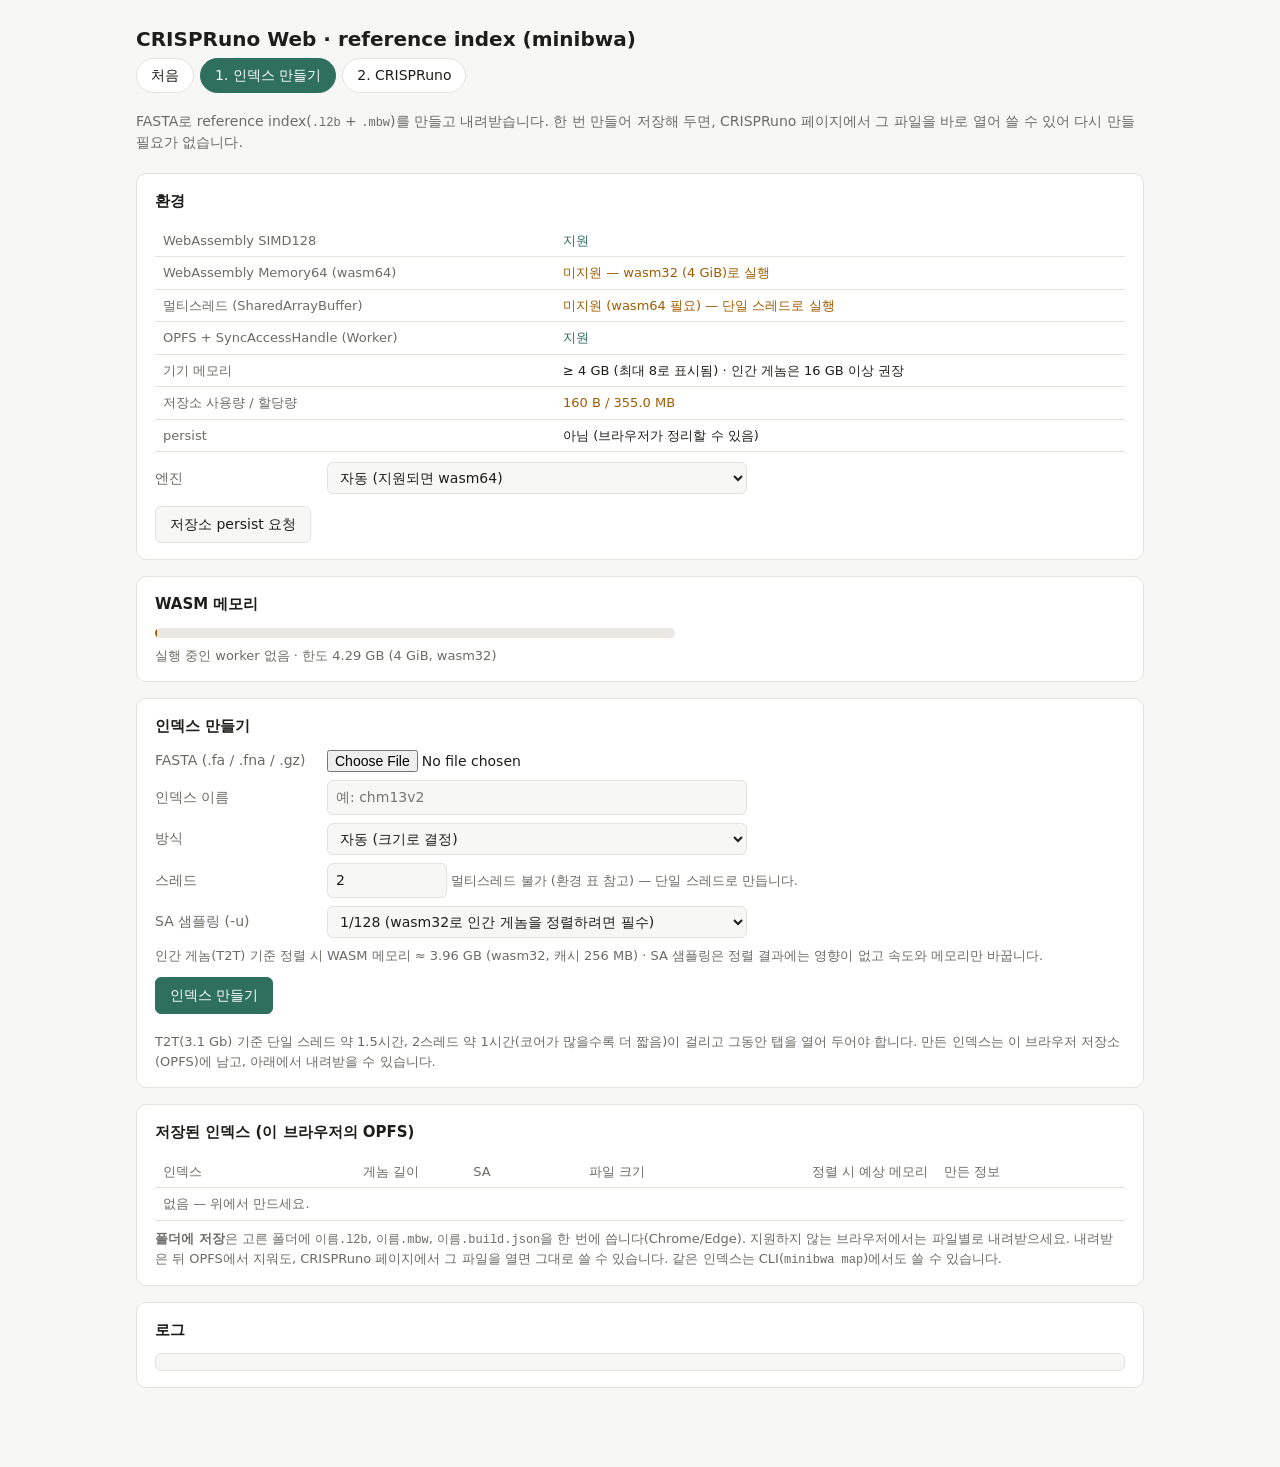
==== docs/build.html @ 683c2c9f "Add files via upload" ====
<!doctype html>
<html lang="ko">
<head>
<meta charset="utf-8">
<meta name="viewport" content="width=device-width, initial-scale=1">
<title>CRISPRuno Web · Index</title>
<!-- cross-origin isolation for multi-threading on hosts that cannot set COOP/COEP headers (e.g. GitHub Pages); no-op when the server sends them -->
<script src="coi-serviceworker.js"></script>
<link rel="stylesheet" href="style.css">
</head>
<body>
<main>
	<h1>CRISPRuno Web · reference index (minibwa)</h1>
	<nav class="tabs"><a href="index.html">처음</a><a href="build.html" class="on">1. 인덱스 만들기</a><a href="crispruno.html">2. CRISPRuno</a></nav>
	<p class="sub">FASTA로 reference index(<span class="mono">.l2b</span> + <span class="mono">.mbw</span>)를 만들고 내려받습니다. 한 번 만들어 저장해 두면, CRISPRuno 페이지에서 그 파일을 바로 열어 쓸 수 있어 다시 만들 필요가 없습니다.</p>

	<section>
		<h2>환경</h2>
		<table id="env"><tbody></tbody></table>
		<div class="grid" style="margin-top:10px">
			<label for="engine">엔진</label>
			<select id="engine"><option value="auto">자동 (지원되면 wasm64)</option><option value="wasm64">wasm64 (Memory64, ≤16 GiB)</option><option value="wasm32">wasm32 (≤4 GiB)</option></select>
		</div>
		<div class="row"><button id="btn-persist">저장소 persist 요청</button><span id="persist-msg" class="note"></span></div>
	</section>

	<section>
		<h2>WASM 메모리</h2>
		<div class="gauge" id="gauge"><div></div><span style="left:0%"></span></div>
		<p class="note" id="gauge-txt">실행 중인 worker 없음</p>
	</section>

	<section>
		<h2>인덱스 만들기</h2>
		<div class="grid">
			<label for="fa">FASTA (.fa / .fna / .gz)</label><input type="file" id="fa" accept=".fa,.fasta,.fna,.gz">
			<label for="idx-name">인덱스 이름</label><input type="text" id="idx-name" placeholder="예: chm13v2">
			<label for="method">방식</label>
			<select id="method"><option value="auto">자동 (크기로 결정)</option><option value="staged">단계식 저메모리 (큰 게놈)</option><option value="inmem">메모리 내 libsais (≈300 Mb 이하)</option></select>
			<label for="threads">스레드</label><div><input type="number" id="threads" value="1" min="1" max="64" style="max-width:120px"> <span class="note" id="threads-note"></span></div>
			<label for="sa-bit">SA 샘플링 (-u)</label>
			<select id="sa-bit"><option value="4">1/16 (정렬이 가장 빠름; 인간 게놈은 wasm64 필요)</option><option value="5">1/32</option><option value="6">1/64</option><option value="7">1/128 (wasm32로 인간 게놈을 정렬하려면 필수)</option></select>
		</div>
		<p class="note" id="sa-note"></p>
		<div class="row"><button class="primary" id="btn-build">인덱스 만들기</button><span id="build-msg" class="note"></span></div>
		<table id="stages" style="margin-top:10px"><tbody></tbody></table>
		<p class="note">T2T(3.1 Gb) 기준 단일 스레드 약 1.5시간, 2스레드 약 1시간(코어가 많을수록 더 짧음)이 걸리고 그동안 탭을 열어 두어야 합니다. 만든 인덱스는 이 브라우저 저장소(OPFS)에 남고, 아래에서 내려받을 수 있습니다.</p>
	</section>

	<section>
		<h2>저장된 인덱스 (이 브라우저의 OPFS)</h2>
		<table id="idx-table"><thead><tr><th>인덱스</th><th class="num">게놈 길이</th><th class="num">SA</th><th class="num">파일 크기</th><th class="num">정렬 시 예상 메모리</th><th>만든 정보</th><th></th></tr></thead><tbody></tbody></table>
		<div id="save-box" class="card hidden">
			<div id="save-msg" class="note"></div>
			<progress id="save-prog" value="0" max="1"></progress>
		</div>
		<p class="note"><b>폴더에 저장</b>은 고른 폴더에 <span class="mono">이름.l2b</span>, <span class="mono">이름.mbw</span>, <span class="mono">이름.build.json</span>을 한 번에 씁니다(Chrome/Edge). 지원하지 않는 브라우저에서는 파일별로 내려받으세요.
			내려받은 뒤 OPFS에서 지워도, CRISPRuno 페이지에서 그 파일을 열면 그대로 쓸 수 있습니다. 같은 인덱스는 CLI(<span class="mono">minibwa map</span>)에서도 쓸 수 있습니다.</p>
	</section>

	<section>
		<h2>로그</h2>
		<pre id="log"></pre>
	</section>
</main>
<script src="common.js"></script>
<script src="build.js"></script>
</body>
</html>
---- docs/style.css ----
:root {
	--bg: #f7f7f5; --panel: #ffffff; --fg: #1d1d1b; --muted: #6b6b66; --line: #e3e2dd;
	--accent: #2f6f5e; --accent-fg: #ffffff; --warn: #a15c00; --err: #b3261e; --ok: #2f6f5e;
	--bar: #2f6f5e; --bar-bg: #e9e8e3; --mono: ui-monospace, SFMono-Regular, Menlo, Consolas, monospace;
}
@media (prefers-color-scheme: dark) {
	:root { --bg: #161615; --panel: #1f1f1d; --fg: #ecebe6; --muted: #a09f98; --line: #34332f;
		--accent: #6fbfa7; --accent-fg: #10201b; --warn: #e3a64a; --err: #f08a80; --ok: #6fbfa7; --bar: #6fbfa7; --bar-bg: #2c2b28; }
}
* { box-sizing: border-box; }
body { margin: 0; background: var(--bg); color: var(--fg); font: 14px/1.5 system-ui, -apple-system, "Segoe UI", "Noto Sans KR", sans-serif; }
main { max-width: 1040px; margin: 0 auto; padding: 24px 16px 64px; }
h1 { font-size: 20px; margin: 0 0 4px; }
.sub { color: var(--muted); margin: 0 0 20px; }
section { background: var(--panel); border: 1px solid var(--line); border-radius: 10px; padding: 16px 18px; margin-bottom: 16px; }
h2 { font-size: 15px; margin: 0 0 12px; }
.grid { display: grid; grid-template-columns: 160px 1fr; gap: 8px 12px; align-items: center; }
.grid label { color: var(--muted); }
input[type=text], input[type=number], select { width: 100%; max-width: 420px; padding: 6px 8px; border: 1px solid var(--line); border-radius: 6px; background: var(--bg); color: var(--fg); font: inherit; }
input[type=file] { font: inherit; color: var(--fg); max-width: 100%; }
button { font: inherit; padding: 7px 14px; border-radius: 6px; border: 1px solid var(--line); background: var(--bg); color: var(--fg); cursor: pointer; }
button.primary { background: var(--accent); color: var(--accent-fg); border-color: var(--accent); }
button:disabled { opacity: .5; cursor: default; }
.row { display: flex; gap: 8px; flex-wrap: wrap; align-items: center; margin-top: 12px; }
table { width: 100%; border-collapse: collapse; font-size: 13px; }
th, td { text-align: left; padding: 6px 8px; border-bottom: 1px solid var(--line); vertical-align: top; }
th { color: var(--muted); font-weight: 500; }
td.num, th.num { text-align: right; font-variant-numeric: tabular-nums; }
.ok { color: var(--ok); } .warn { color: var(--warn); } .err { color: var(--err); }
.mono { font-family: var(--mono); font-size: 12px; }
pre { margin: 0; font: 12px/1.45 var(--mono); white-space: pre-wrap; word-break: break-all; }
#log { max-height: 280px; overflow: auto; background: var(--bg); border: 1px solid var(--line); border-radius: 6px; padding: 8px; }
#preview { max-height: 260px; overflow: auto; background: var(--bg); border: 1px solid var(--line); border-radius: 6px; padding: 8px; white-space: pre; word-break: normal; }
.gauge { height: 10px; background: var(--bar-bg); border-radius: 5px; overflow: hidden; position: relative; max-width: 520px; }
.gauge > div { height: 100%; background: var(--bar); width: 0; transition: width .2s; }
.gauge > span { position: absolute; top: 0; bottom: 0; width: 2px; background: var(--warn); }
.note { color: var(--muted); font-size: 13px; margin: 8px 0 0; }
@media (max-width: 640px) { .grid { grid-template-columns: 1fr; } }
progress { width: 100%; max-width: 520px; height: 10px; accent-color: var(--accent); }
.stats { display: grid; grid-template-columns: repeat(auto-fit, minmax(150px, 1fr)); gap: 10px; margin: 12px 0; }
.stat { border: 1px solid var(--line); border-radius: 8px; padding: 8px 10px; }
.stat b { display: block; font-size: 18px; font-variant-numeric: tabular-nums; }
.stat span { color: var(--muted); font-size: 12px; }
details summary { cursor: pointer; color: var(--muted); }
.badge { display: inline-block; padding: 1px 7px; border-radius: 10px; border: 1px solid var(--line); font-size: 12px; color: var(--muted); }
.hidden { display: none; }
nav.tabs { display: flex; gap: 6px; margin: 0 0 18px; flex-wrap: wrap; }
nav.tabs a { padding: 6px 14px; border: 1px solid var(--line); border-radius: 18px; color: var(--fg); text-decoration: none; background: var(--panel); }
nav.tabs a.on { background: var(--accent); color: var(--accent-fg); border-color: var(--accent); }
a { color: var(--accent); }
.choice { display: flex; gap: 18px; flex-wrap: wrap; margin-bottom: 10px; }
.choice label { display: flex; gap: 6px; align-items: center; cursor: pointer; }
.card { border: 1px solid var(--line); border-radius: 8px; padding: 10px 12px; margin-top: 10px; }
.hub { display: grid; grid-template-columns: repeat(auto-fit, minmax(260px, 1fr)); gap: 14px; }
.hub a { display: block; padding: 16px 18px; border: 1px solid var(--line); border-radius: 10px; background: var(--panel); color: var(--fg); text-decoration: none; }
.hub a:hover { border-color: var(--accent); }
.hub b { display: block; font-size: 16px; margin-bottom: 4px; color: var(--accent); }
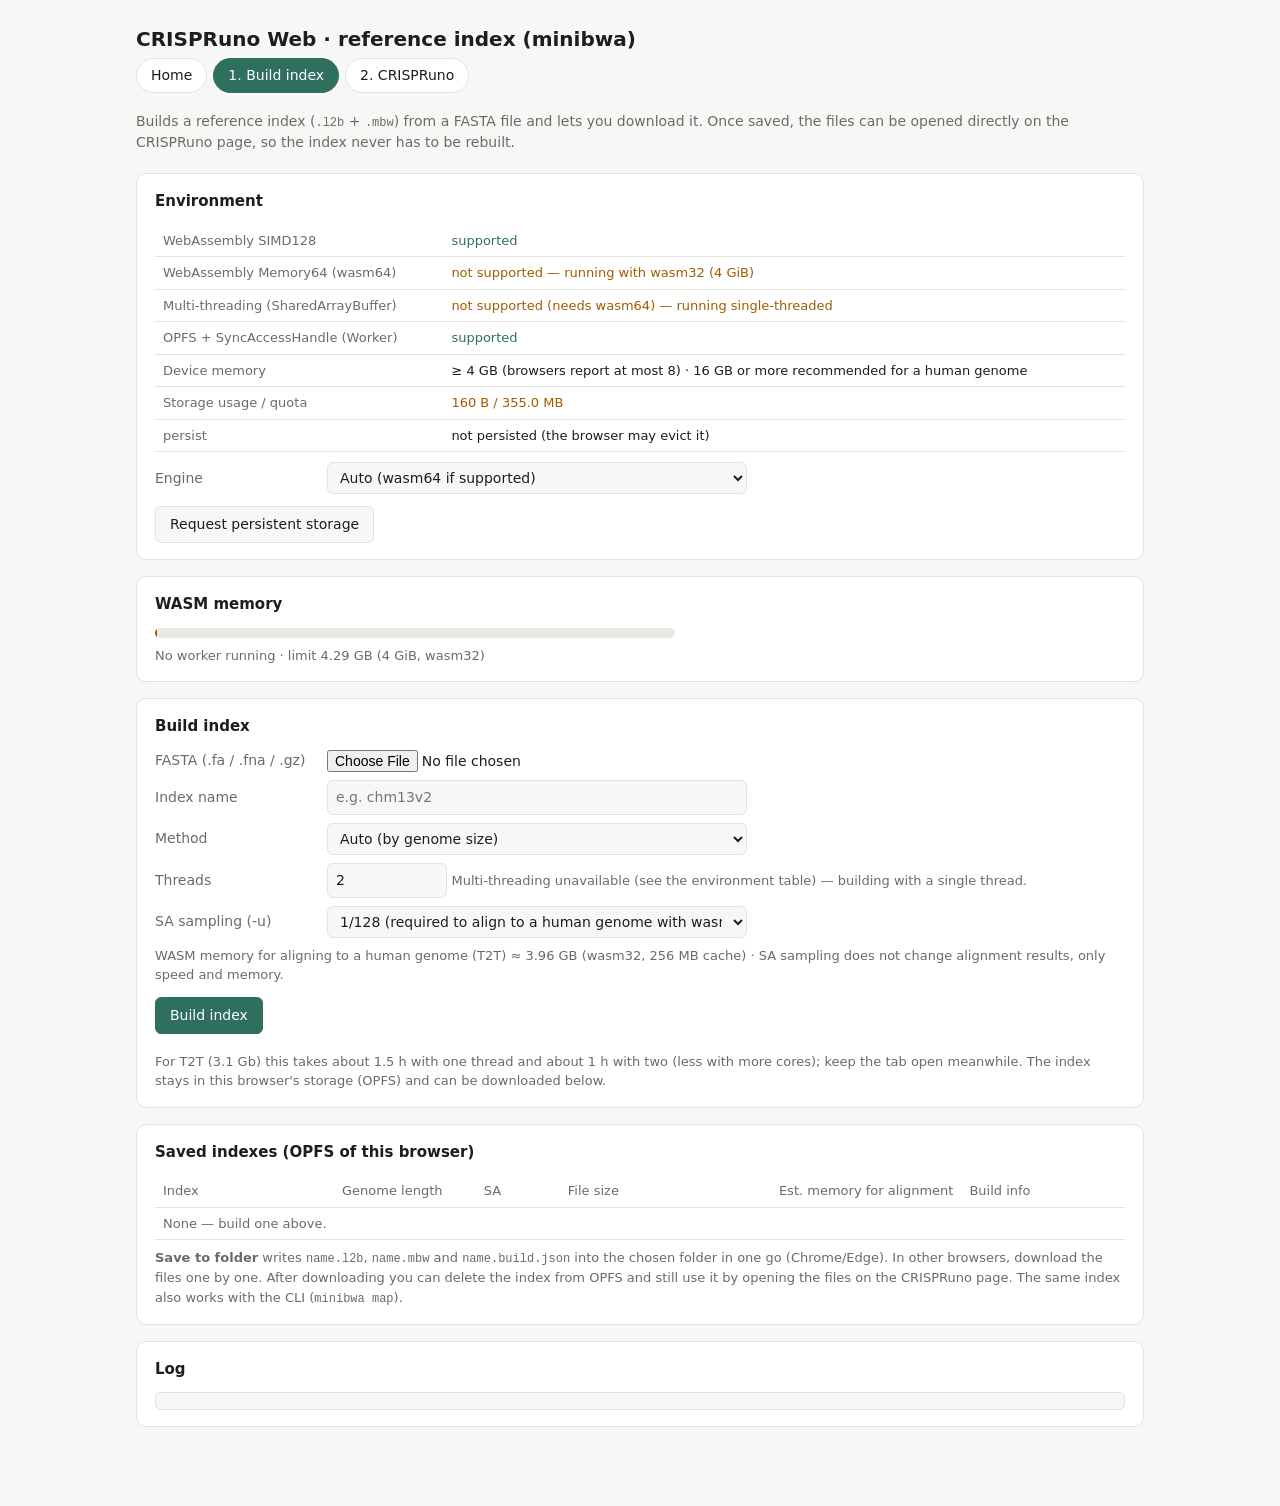
==== commit 27b1a218: "Add files via upload" ====
--- a/docs/build.html
+++ b/docs/build.html
@@ -1,5 +1,5 @@
 <!doctype html>
-<html lang="ko">
+<html lang="en">
 <head>
 <meta charset="utf-8">
 <meta name="viewport" content="width=device-width, initial-scale=1">
@@ -11,55 +11,55 @@
 <body>
 <main>
 	<h1>CRISPRuno Web · reference index (minibwa)</h1>
-	<nav class="tabs"><a href="index.html">처음</a><a href="build.html" class="on">1. 인덱스 만들기</a><a href="crispruno.html">2. CRISPRuno</a></nav>
-	<p class="sub">FASTA로 reference index(<span class="mono">.l2b</span> + <span class="mono">.mbw</span>)를 만들고 내려받습니다. 한 번 만들어 저장해 두면, CRISPRuno 페이지에서 그 파일을 바로 열어 쓸 수 있어 다시 만들 필요가 없습니다.</p>
+	<nav class="tabs"><a href="index.html">Home</a><a href="build.html" class="on">1. Build index</a><a href="crispruno.html">2. CRISPRuno</a></nav>
+	<p class="sub">Builds a reference index (<span class="mono">.l2b</span> + <span class="mono">.mbw</span>) from a FASTA file and lets you download it. Once saved, the files can be opened directly on the CRISPRuno page, so the index never has to be rebuilt.</p>
 
 	<section>
-		<h2>환경</h2>
+		<h2>Environment</h2>
 		<table id="env"><tbody></tbody></table>
 		<div class="grid" style="margin-top:10px">
-			<label for="engine">엔진</label>
-			<select id="engine"><option value="auto">자동 (지원되면 wasm64)</option><option value="wasm64">wasm64 (Memory64, ≤16 GiB)</option><option value="wasm32">wasm32 (≤4 GiB)</option></select>
+			<label for="engine">Engine</label>
+			<select id="engine"><option value="auto">Auto (wasm64 if supported)</option><option value="wasm64">wasm64 (Memory64, ≤16 GiB)</option><option value="wasm32">wasm32 (≤4 GiB)</option></select>
 		</div>
-		<div class="row"><button id="btn-persist">저장소 persist 요청</button><span id="persist-msg" class="note"></span></div>
+		<div class="row"><button id="btn-persist">Request persistent storage</button><span id="persist-msg" class="note"></span></div>
 	</section>
 
 	<section>
-		<h2>WASM 메모리</h2>
+		<h2>WASM memory</h2>
 		<div class="gauge" id="gauge"><div></div><span style="left:0%"></span></div>
-		<p class="note" id="gauge-txt">실행 중인 worker 없음</p>
+		<p class="note" id="gauge-txt">No worker running</p>
 	</section>
 
 	<section>
-		<h2>인덱스 만들기</h2>
+		<h2>Build index</h2>
 		<div class="grid">
 			<label for="fa">FASTA (.fa / .fna / .gz)</label><input type="file" id="fa" accept=".fa,.fasta,.fna,.gz">
-			<label for="idx-name">인덱스 이름</label><input type="text" id="idx-name" placeholder="예: chm13v2">
-			<label for="method">방식</label>
-			<select id="method"><option value="auto">자동 (크기로 결정)</option><option value="staged">단계식 저메모리 (큰 게놈)</option><option value="inmem">메모리 내 libsais (≈300 Mb 이하)</option></select>
-			<label for="threads">스레드</label><div><input type="number" id="threads" value="1" min="1" max="64" style="max-width:120px"> <span class="note" id="threads-note"></span></div>
-			<label for="sa-bit">SA 샘플링 (-u)</label>
-			<select id="sa-bit"><option value="4">1/16 (정렬이 가장 빠름; 인간 게놈은 wasm64 필요)</option><option value="5">1/32</option><option value="6">1/64</option><option value="7">1/128 (wasm32로 인간 게놈을 정렬하려면 필수)</option></select>
+			<label for="idx-name">Index name</label><input type="text" id="idx-name" placeholder="e.g. chm13v2">
+			<label for="method">Method</label>
+			<select id="method"><option value="auto">Auto (by genome size)</option><option value="staged">Staged, low memory (large genomes)</option><option value="inmem">In-memory libsais (up to ≈300 Mb)</option></select>
+			<label for="threads">Threads</label><div><input type="number" id="threads" value="1" min="1" max="64" style="max-width:120px"> <span class="note" id="threads-note"></span></div>
+			<label for="sa-bit">SA sampling (-u)</label>
+			<select id="sa-bit"><option value="4">1/16 (fastest alignment; human genome needs wasm64)</option><option value="5">1/32</option><option value="6">1/64</option><option value="7">1/128 (required to align to a human genome with wasm32)</option></select>
 		</div>
 		<p class="note" id="sa-note"></p>
-		<div class="row"><button class="primary" id="btn-build">인덱스 만들기</button><span id="build-msg" class="note"></span></div>
+		<div class="row"><button class="primary" id="btn-build">Build index</button><span id="build-msg" class="note"></span></div>
 		<table id="stages" style="margin-top:10px"><tbody></tbody></table>
-		<p class="note">T2T(3.1 Gb) 기준 단일 스레드 약 1.5시간, 2스레드 약 1시간(코어가 많을수록 더 짧음)이 걸리고 그동안 탭을 열어 두어야 합니다. 만든 인덱스는 이 브라우저 저장소(OPFS)에 남고, 아래에서 내려받을 수 있습니다.</p>
+		<p class="note">For T2T (3.1 Gb) this takes about 1.5 h with one thread and about 1 h with two (less with more cores); keep the tab open meanwhile. The index stays in this browser's storage (OPFS) and can be downloaded below.</p>
 	</section>
 
 	<section>
-		<h2>저장된 인덱스 (이 브라우저의 OPFS)</h2>
-		<table id="idx-table"><thead><tr><th>인덱스</th><th class="num">게놈 길이</th><th class="num">SA</th><th class="num">파일 크기</th><th class="num">정렬 시 예상 메모리</th><th>만든 정보</th><th></th></tr></thead><tbody></tbody></table>
+		<h2>Saved indexes (OPFS of this browser)</h2>
+		<table id="idx-table"><thead><tr><th>Index</th><th class="num">Genome length</th><th class="num">SA</th><th class="num">File size</th><th class="num">Est. memory for alignment</th><th>Build info</th><th></th></tr></thead><tbody></tbody></table>
 		<div id="save-box" class="card hidden">
 			<div id="save-msg" class="note"></div>
 			<progress id="save-prog" value="0" max="1"></progress>
 		</div>
-		<p class="note"><b>폴더에 저장</b>은 고른 폴더에 <span class="mono">이름.l2b</span>, <span class="mono">이름.mbw</span>, <span class="mono">이름.build.json</span>을 한 번에 씁니다(Chrome/Edge). 지원하지 않는 브라우저에서는 파일별로 내려받으세요.
-			내려받은 뒤 OPFS에서 지워도, CRISPRuno 페이지에서 그 파일을 열면 그대로 쓸 수 있습니다. 같은 인덱스는 CLI(<span class="mono">minibwa map</span>)에서도 쓸 수 있습니다.</p>
+		<p class="note"><b>Save to folder</b> writes <span class="mono">name.l2b</span>, <span class="mono">name.mbw</span> and <span class="mono">name.build.json</span> into the chosen folder in one go (Chrome/Edge). In other browsers, download the files one by one.
+			After downloading you can delete the index from OPFS and still use it by opening the files on the CRISPRuno page. The same index also works with the CLI (<span class="mono">minibwa map</span>).</p>
 	</section>
 
 	<section>
-		<h2>로그</h2>
+		<h2>Log</h2>
 		<pre id="log"></pre>
 	</section>
 </main>
